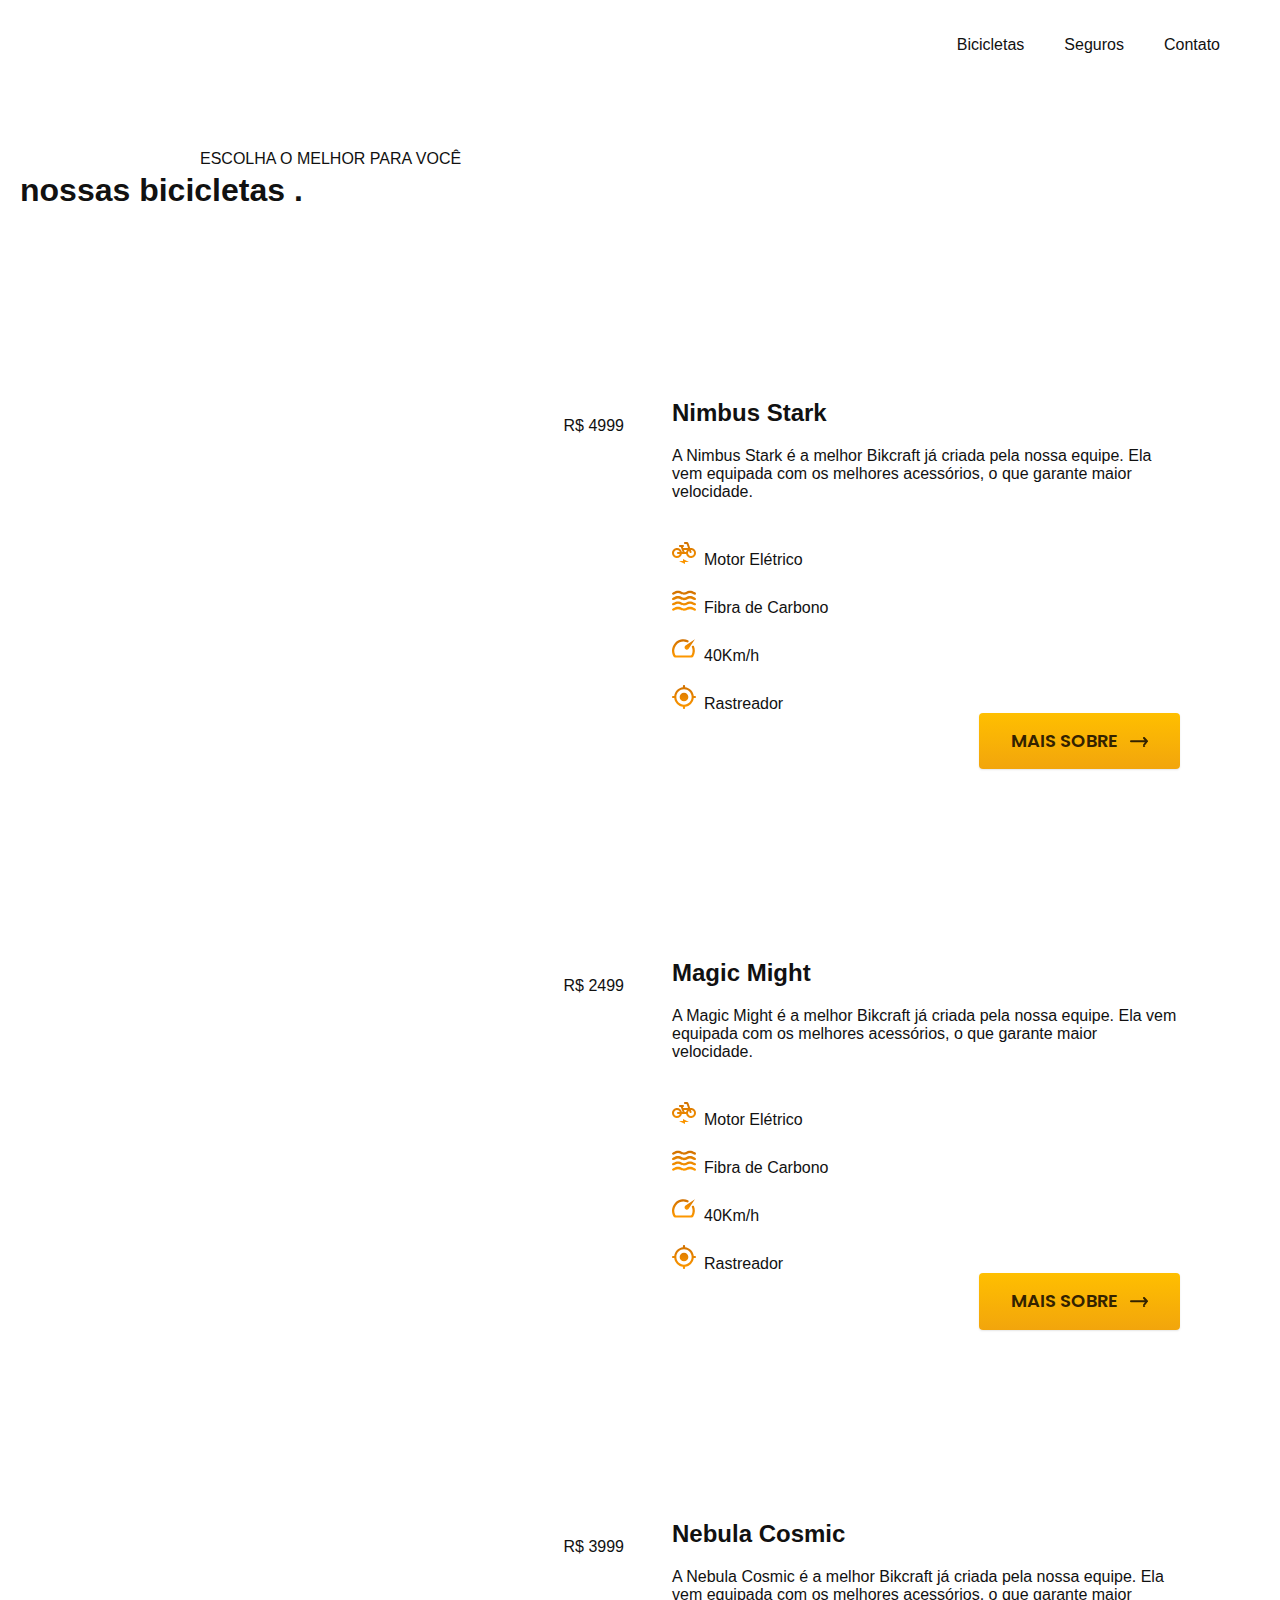
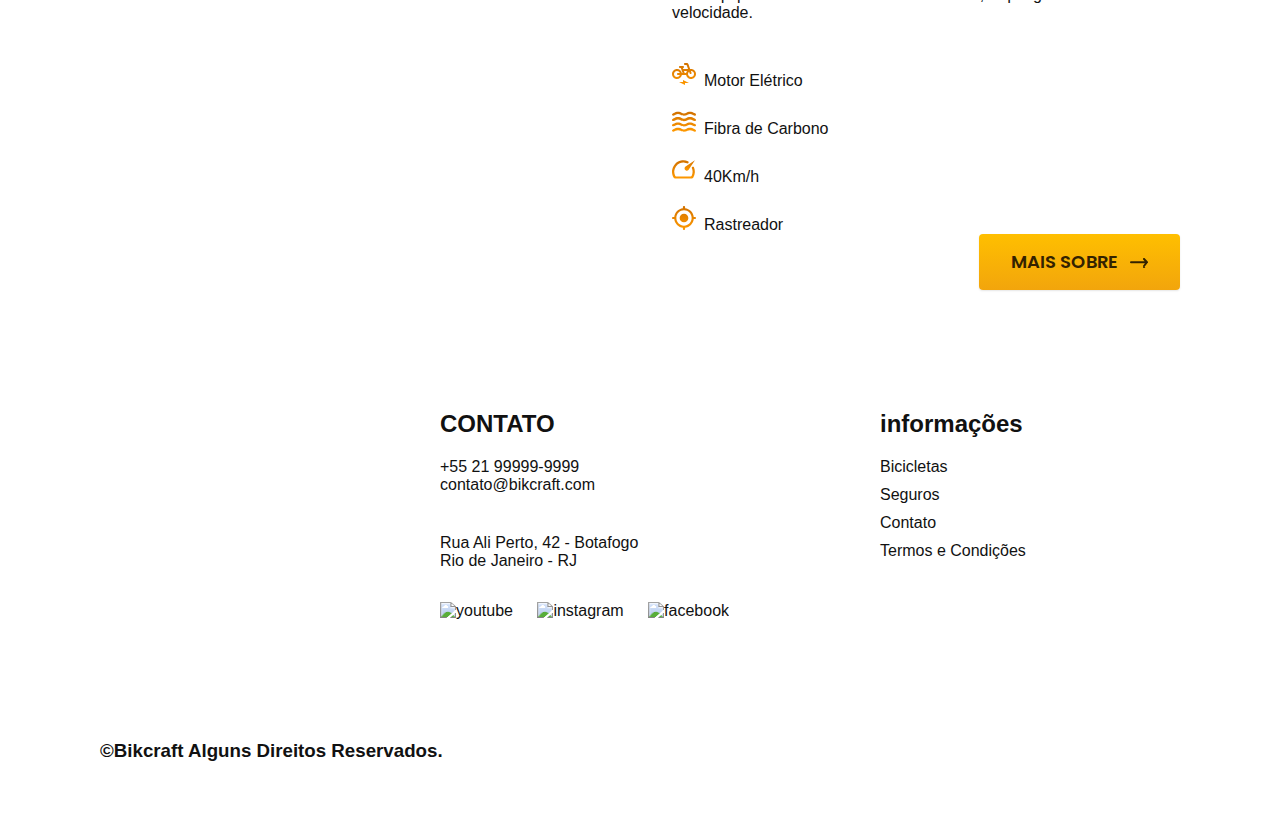
==== bicicletas.html @ 3b2cf2b4 "bicicleta interna" ====
<!DOCTYPE html>
<html lang="pt-br">

<head>
  <title>Nossas Bicicletas - Bicicletas Elétricas</title>
  <meta charset="UTF-8">
  <meta name="viewport" content="width=device-width, initial-scale=1.0">
  <meta name="description" content="Nossas Bicicletas.">
  <link rel="stylesheet" href="./css/style.css">

  <link rel="preconnect" href="https://fonts.googleapis.com">
  <link rel="preconnect" href="https://fonts.gstatic.com" crossorigin>
  <link href="https://fonts.googleapis.com/css2?family=Merriweather:ital,wght@1,900&family=Poppins:wght@400;600&family=Roboto:wght@400;500&display=swap" rel="stylesheet">
</head>

<body>
  <header class="header-bg">
    <div class="container header">
      <a href="./"><img src="./icones/bikcraft - home.svg" alt="Bikcraft"></a>
      <nav aria-label="primaria">
        <ul class="header-menu font-pop-m cor-0">
          <li><a href="./bicicletas.html">Bicicletas</a></li>
          <li><a href="./seguros.html">Seguros</a></li>
          <li><a href="./contato.html">Contato</a></li>
        </ul>
      </nav>
    </div>
  </header>

  <main>
    <div class="bikes container titulo titulo-bg ">
      <p class="cor-6 font-pop-m">escolha o melhor para você</p>
      <h1 class=" cor-0 font-pop-gg">nossas bicicletas <span class="cor-p1">.</span> </h1>
    </div>
    <div>
      <div class="nossas-bikes ">
        <div class="bicicletas-img"><img src="./img/detalhes nimbus.jpg" alt=""><span>R$ 4999</span></div>
        <div class="nossas-bikes-detalhes">
          <h2 class="font-pop-g">Nimbus Stark</h2>
          <p class="font-rob-p cor-8">A Nimbus Stark é a melhor Bikcraft já criada pela nossa equipe. Ela vem equipada com os melhores acessórios, o que garante maior velocidade.</p>
          <ul class="nossas-bikes-lista">
            <li class="li-1 font-pop-p cor-8"><img src="icones/motor eletrico.svg">Motor Elétrico</li>
            <li class="li-2 font-pop-p cor-8"><img src="icones/fibra de carbono.svg">Fibra de Carbono</li>
            <li class=" li-3 font-pop-p cor-8"><img src="icones/veloci2.svg">40Km/h</li>
            <li class="li-4 font-pop-p cor-8"><img src="icones/rastreador.svg">Rastreador</li>
          </ul>
          <a href="./bicicletas/nimbus.html" class="botao font-rob-pp">MAIS SOBRE</a>
        </div>
      </div>

      <div class="nossas-bikes Magic ">
        <div class="bicicletas-img"><img src="./img/detalhes magic.jpg" alt=""><span>R$ 2499</span></div>
        <div class=" nossas-bikes-detalhes">
          <h2 class="font-pop-g cor-0">Magic Might</h2>
          <p class="font-rob-p cor-5">A Magic Might é a melhor Bikcraft já criada pela nossa equipe. Ela vem equipada com os melhores acessórios, o que garante maior velocidade.</p>
          <ul class="nossas-bikes-lista">
            <li class="li-1 font-pop-p cor-5"><img src="icones/motor eletrico.svg">Motor Elétrico</li>
            <li class="li-2 font-pop-p cor-5"><img src="icones/fibra de carbono.svg">Fibra de Carbono</li>
            <li class=" li-3 font-pop-p cor-5"><img src="icones/veloci2.svg">40Km/h</li>
            <li class="li-4 font-pop-p cor-5"><img src="icones/rastreador.svg">Rastreador</li>
          </ul>
          <a href="./bicicletas.html/magic.html" class="botao font-rob-p">MAIS SOBRE</a>
        </div>
      </div>

      <div class="nossas-bikes">
        <div class="bicicletas-img"><img src="./img/detalhes nebula.jpg" alt=""><span>R$ 3999</span></div>
        <div class="nossas-bikes-detalhes">
          <h2 class="font-pop-g">Nebula Cosmic</h2>
          <p class="font-rob-p cor-8">A Nebula Cosmic é a melhor Bikcraft já criada pela nossa equipe. Ela vem equipada com os melhores acessórios, o que garante maior velocidade.</p>
          <ul class="nossas-bikes-lista">
            <li class="li-1 font-pop-p cor-8"><img src="icones/motor eletrico.svg">Motor Elétrico</li>
            <li class="li-2 font-pop-p cor-8"><img src="icones/fibra de carbono.svg">Fibra de Carbono</li>
            <li class=" li-3 font-pop-p cor-8"><img src="icones/veloci2.svg">40Km/h</li>
            <li class="li-4 font-pop-p cor-8"><img src="icones/rastreador.svg">Rastreador</li>
          </ul>
          <a href="./bicicletas.html/nebula.html" class="botao font-rob-p">MAIS SOBRE</a>
        </div>
      </div>
    </div>
  </main>



  <footer class="footer">
    <div class="footer-bike"><img src="./icones/bikcraft - home.svg" alt="bikcraft"></div>
    <ul class="footer-contato">
      <h2 class="font-rob-g-b cor-0">CONTATO</h2>
      <li><a href="tel:+552199999999">+55 21 99999-9999</a></li>
      <li><a href="mailto:contato@bikcraft.com"> contato@bikcraft.com</a></li>
      <ul class="footer-contato2">
        <li>Rua Ali Perto, 42 - Botafogo</li>
        <li>Rio de Janeiro - RJ
        </li>
      </ul>
      <ul class="footer-redes">
        <li><a href="./"><img src="./icones/youtube.svg" alt="youtube"></a> <a href="./"><img src="./icones/instagram.svg" alt="instagram"></a> <a href="./"><img src="./icones/facebook.svg" alt="facebook"></a></li>
      </ul>
    </ul>
    <ul class="footer-informacoes">
      <h2 class="font-rob-g-b cor-0">informações</h2>
      <li><a href="./bicicletas.html"> Bicicletas</a></li>
      <li><a href="./seguros.html"> Seguros </a></li>
      <li><a href="./contato.html"> Contato </a></li>
      <li><a href="./termos.html"> Termos e Condições </a></li>
    </ul>
    <h3 class="font-rob-pp cor-8">Bikcraft Alguns Direitos Reservados.</h3>

  </footer>
</body>

</html>
---- css/style.css ----
@import "./global/global.css";
@import "./global/header.css";

/*home*/
@import "./home/introducao.css";
@import "./home/tecnologia.css";
@import "./home/parceiros.css";
@import "./home/depoimento.css";

/*utilidades*/
@import "./utilidades/componente.css";
@import "./utilidades/cores.css";
@import "./utilidades/tipografia.css";

/*bicicletas*/
@import "./bicicletas/bicicletas-lista.css";
@import "./bicicletas/nossas-bicicletas.css";
@import "./bicicletas/bicicletasinterna.css";

/*seguros*/
@import "./seguros/seguros.css";

/*footer*/
@import "./footer/footer.css";

/*termos*/
@import "./termos/termos.css";

/*seguros*/
@import "./seguros/seguros-pag.css";
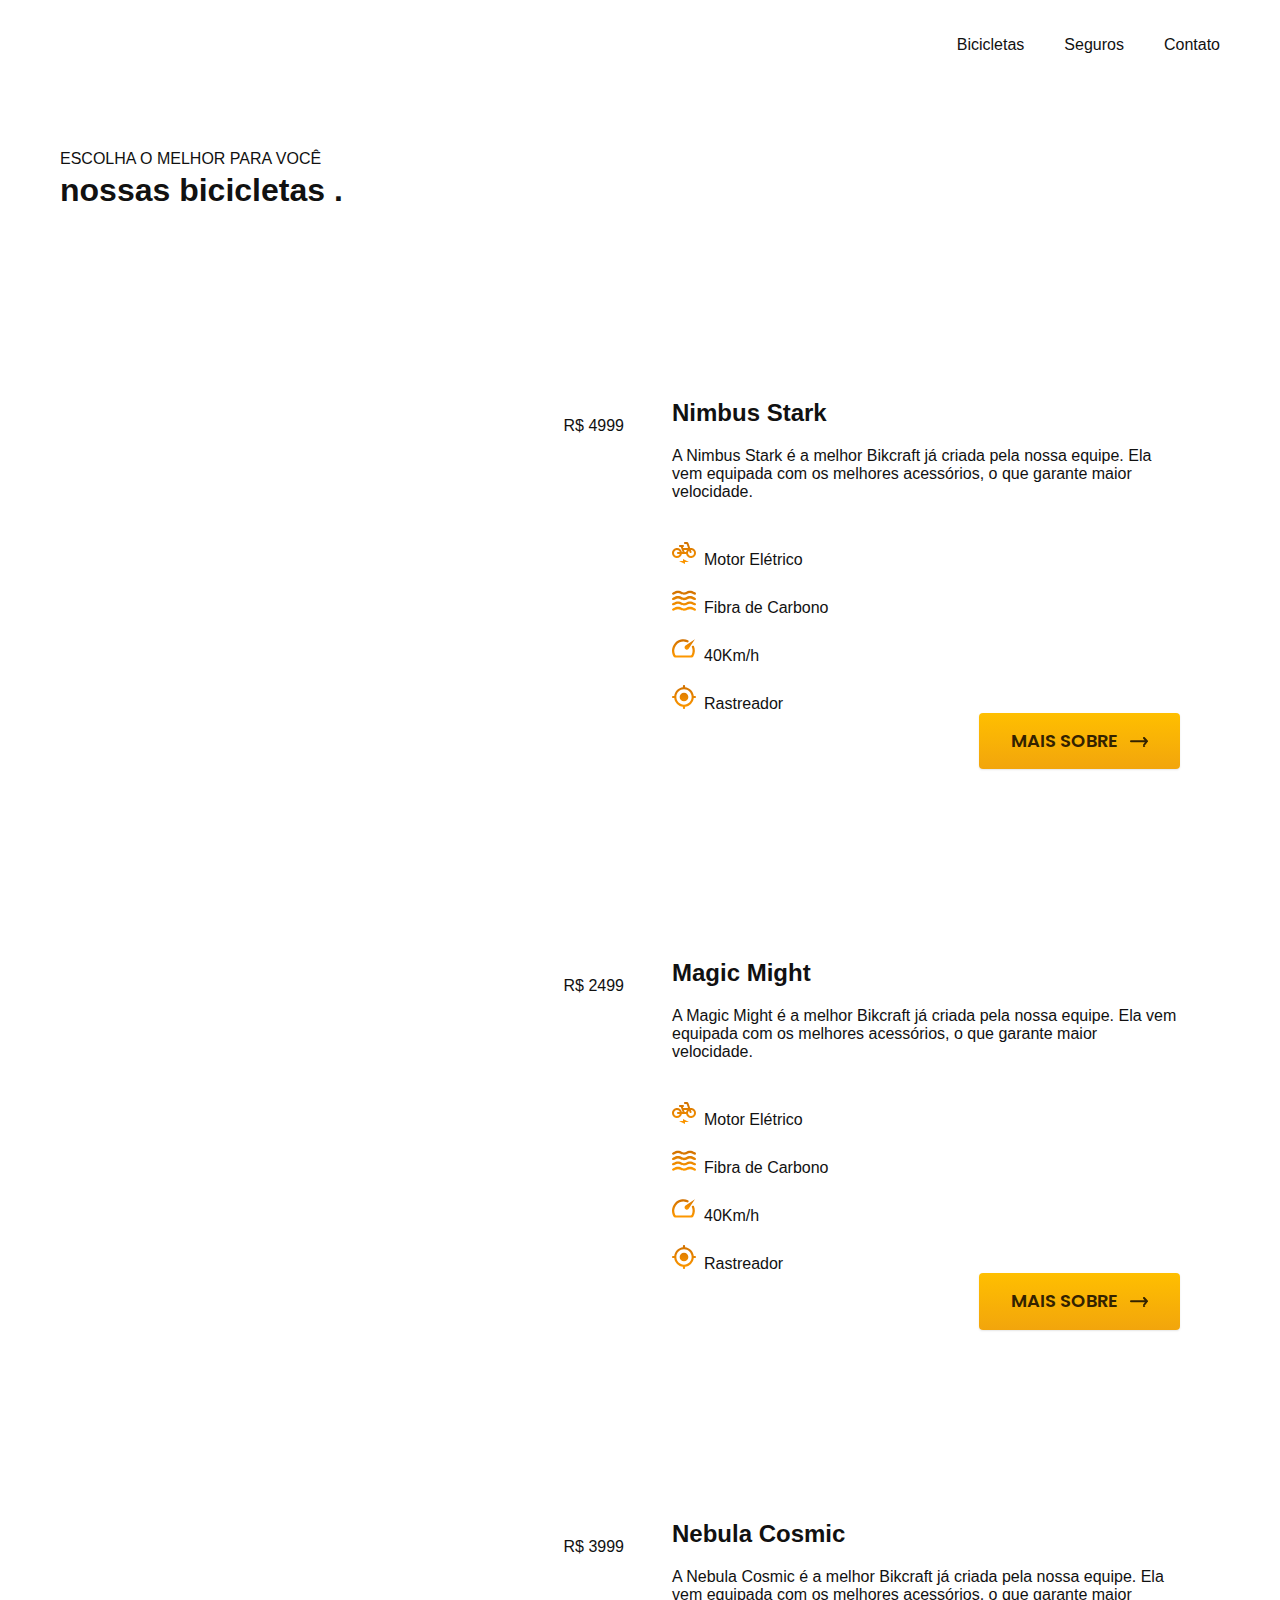
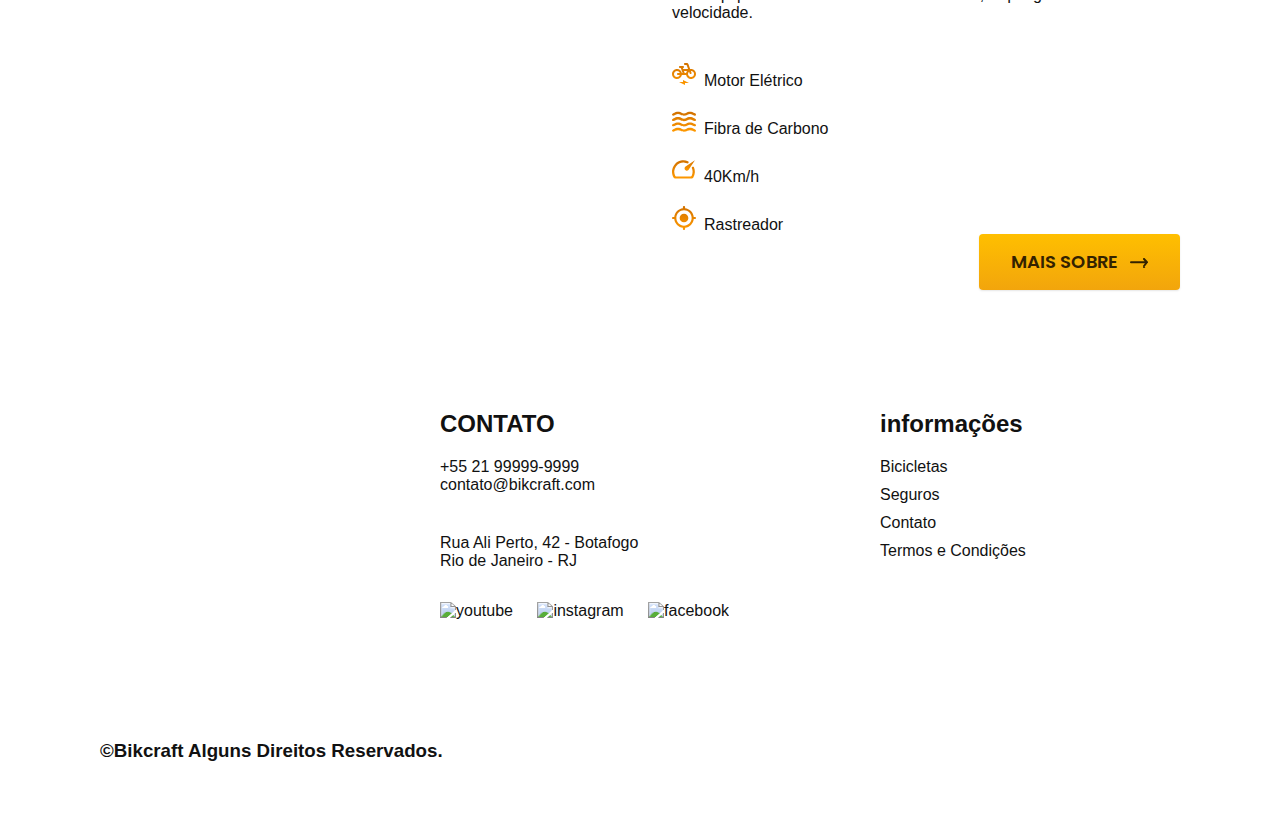
==== commit acd601b2: "detalhe" ====
--- a/bicicletas.html
+++ b/bicicletas.html
@@ -28,9 +28,11 @@
   </header>
 
   <main>
-    <div class="bikes container titulo titulo-bg ">
-      <p class="cor-6 font-pop-m">escolha o melhor para você</p>
-      <h1 class=" cor-0 font-pop-gg">nossas bicicletas <span class="cor-p1">.</span> </h1>
+    <div class="titulo-bg">
+      <div class="container titulo">
+        <p class="cor-6 font-pop-m">escolha o melhor para você</p>
+        <h1 class=" cor-0 font-pop-gg">nossas bicicletas <span class="cor-p1">.</span> </h1>
+      </div>
     </div>
     <div>
       <div class="nossas-bikes ">
--- a/css/style.css
+++ b/css/style.css
@@ -16,6 +16,7 @@
 @import "./bicicletas/bicicletas-lista.css";
 @import "./bicicletas/nossas-bicicletas.css";
 @import "./bicicletas/bicicletasinterna.css";
+@import "./bicicletas/seguro.css";
 
 /*seguros*/
 @import "./seguros/seguros.css";
@@ -28,3 +29,10 @@
 
 /*seguros*/
 @import "./seguros/seguros-pag.css";
+/*contato*/
+@import "./contato/contato.css";
+@import "./contato/formulario.css";
+@import "./contato/lojas.css";
+
+/*orçamento*/
+@import "./orcamento/orcamento.css";
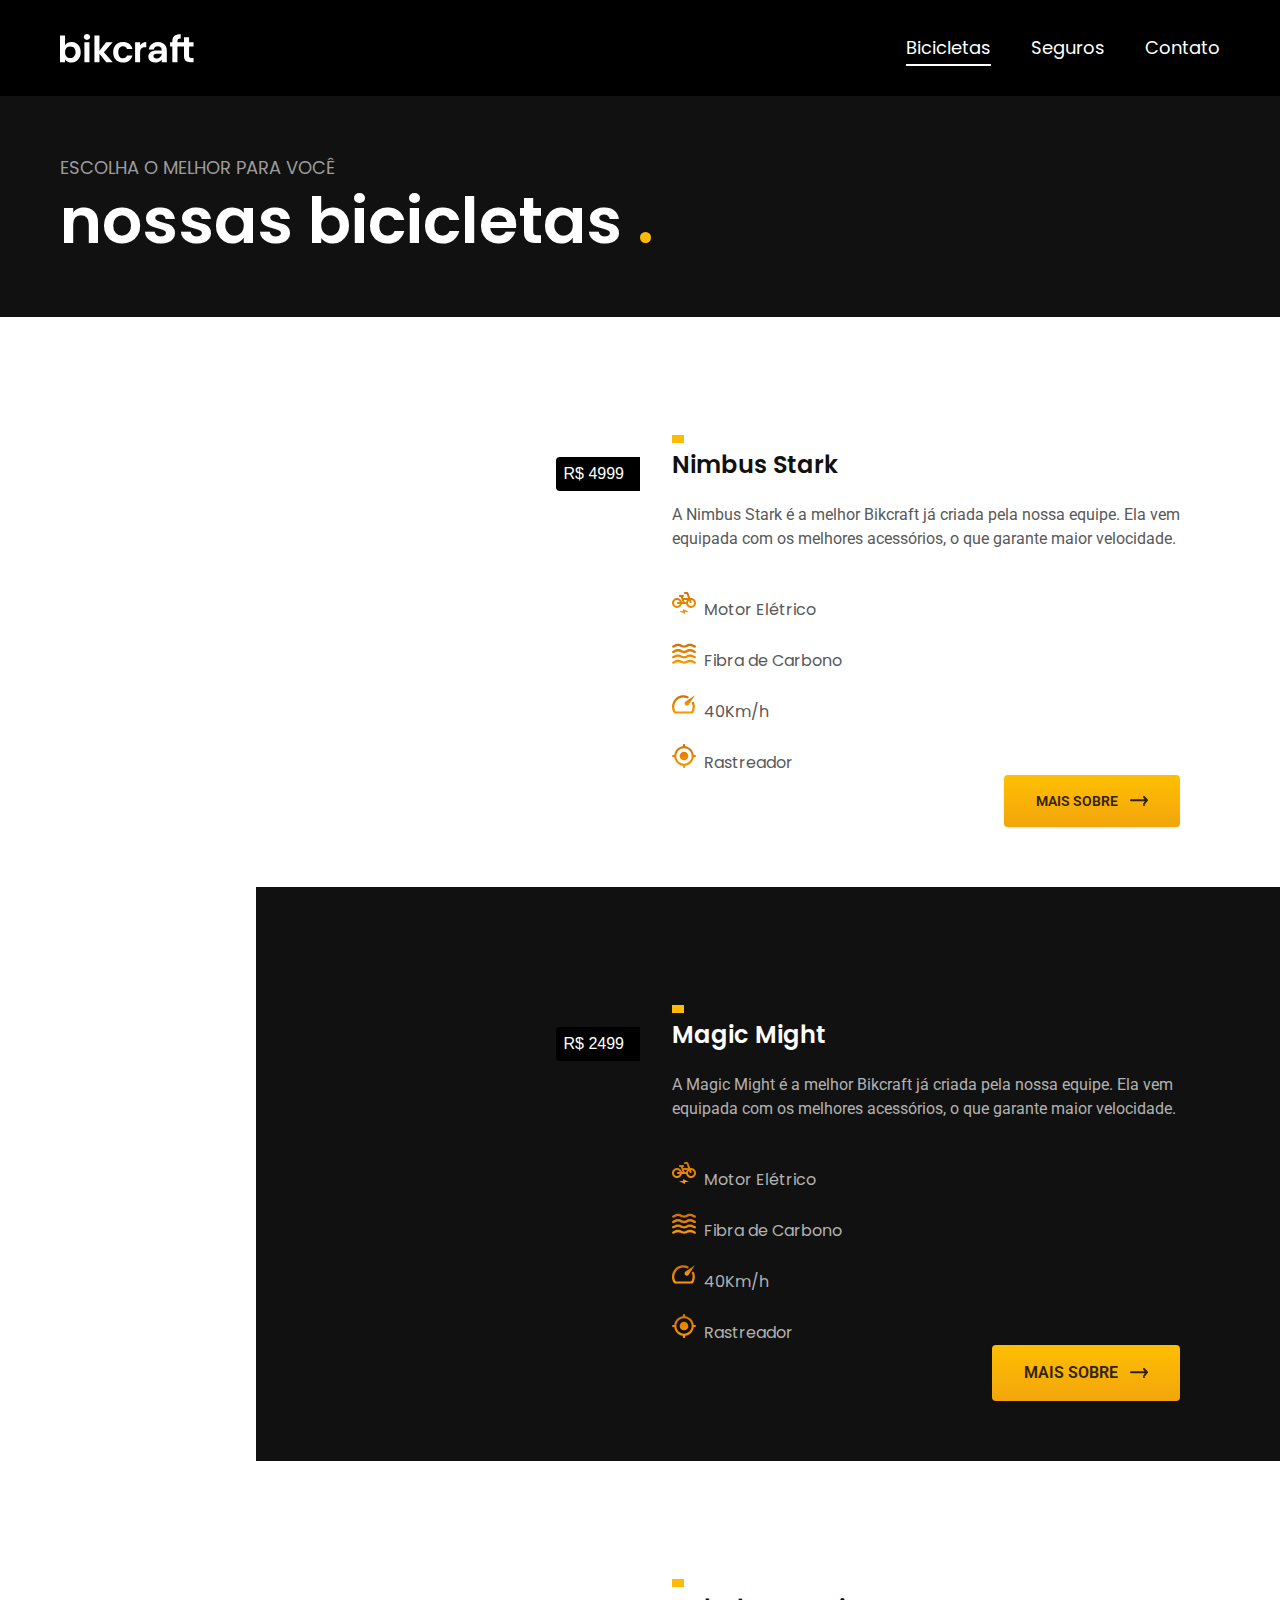
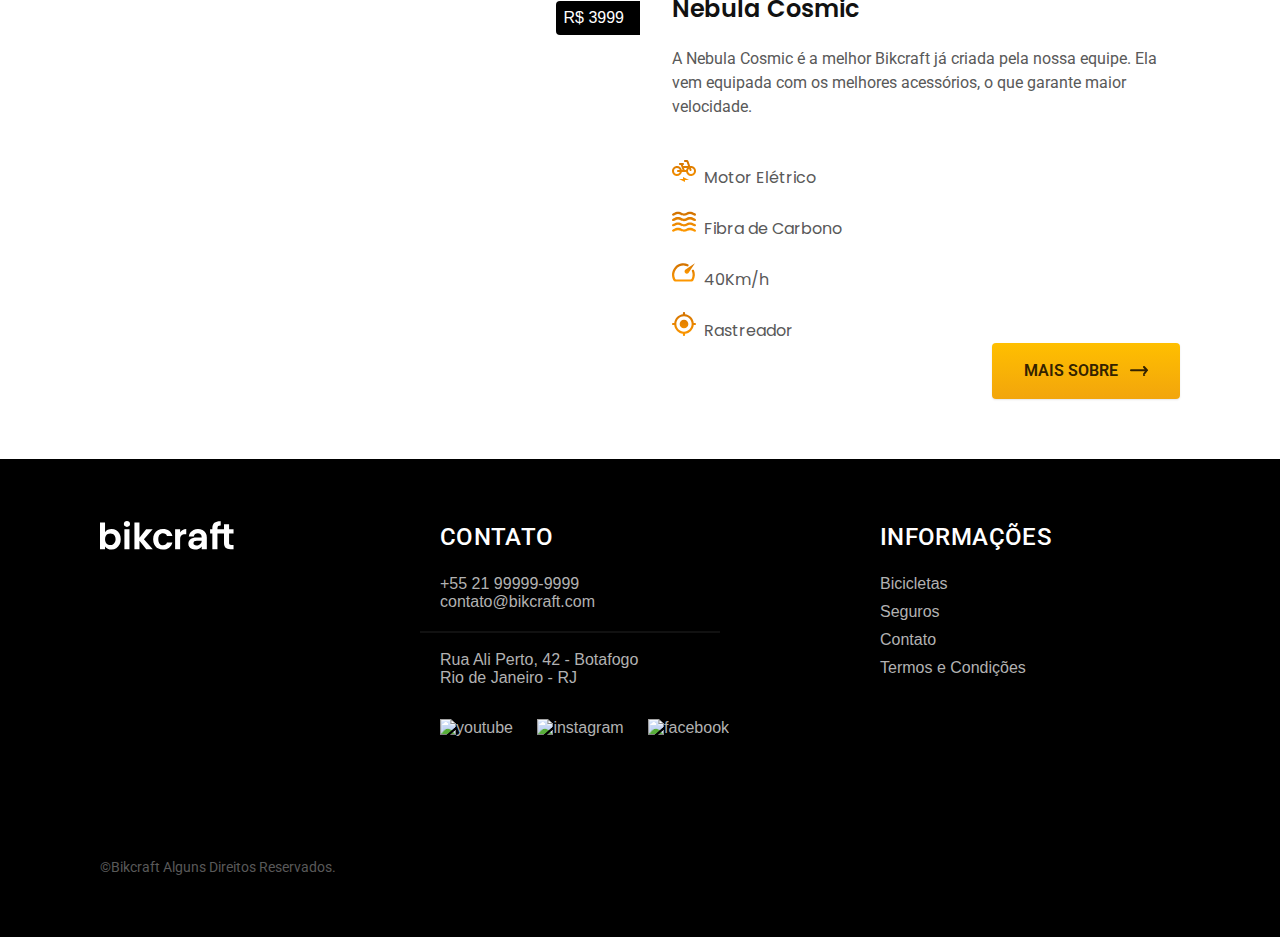
==== commit d2cbd9a0: "Otimizado" ====
--- a/bicicletas.html
+++ b/bicicletas.html
@@ -6,11 +6,15 @@
   <meta charset="UTF-8">
   <meta name="viewport" content="width=device-width, initial-scale=1.0">
   <meta name="description" content="Nossas Bicicletas.">
-  <link rel="stylesheet" href="./css/style.css">
+  <link rel="icon" href="./favicon.svg" type="image/svg+xml">
+  <link rel="preload" href="./css/style.min.css" as="style">
+  <link rel="stylesheet" href="./css/style.min.css">
 
   <link rel="preconnect" href="https://fonts.googleapis.com">
   <link rel="preconnect" href="https://fonts.gstatic.com" crossorigin>
   <link href="https://fonts.googleapis.com/css2?family=Merriweather:ital,wght@1,900&family=Poppins:wght@400;600&family=Roboto:wght@400;500&display=swap" rel="stylesheet">
+
+  <script> document.documentElement.classList.add('js')</script>
 </head>
 
 <body>
@@ -61,7 +65,7 @@
             <li class=" li-3 font-pop-p cor-5"><img src="icones/veloci2.svg">40Km/h</li>
             <li class="li-4 font-pop-p cor-5"><img src="icones/rastreador.svg">Rastreador</li>
           </ul>
-          <a href="./bicicletas.html/magic.html" class="botao font-rob-p">MAIS SOBRE</a>
+          <a href="./bicicletas/magic.html" class="botao font-rob-p">MAIS SOBRE</a>
         </div>
       </div>
 
@@ -76,7 +80,7 @@
             <li class=" li-3 font-pop-p cor-8"><img src="icones/veloci2.svg">40Km/h</li>
             <li class="li-4 font-pop-p cor-8"><img src="icones/rastreador.svg">Rastreador</li>
           </ul>
-          <a href="./bicicletas.html/nebula.html" class="botao font-rob-p">MAIS SOBRE</a>
+          <a href="./bicicletas/nebula.html" class="botao font-rob-p">MAIS SOBRE</a>
         </div>
       </div>
     </div>
@@ -109,6 +113,7 @@
     <h3 class="font-rob-pp cor-8">Bikcraft Alguns Direitos Reservados.</h3>
 
   </footer>
+  <script src="./js/script.js"></script>
 </body>
 
 </html>--- a/css/style.min.css
+++ b/css/style.min.css
@@ -0,0 +1 @@
+body{margin:0;font-family:Arial,Helvetica,sans-serif;color:#111}ul{margin:0;padding:0;list-style:none}a{text-decoration:none;color:inherit}img{max-width:100%;height:auto;display:block}img [src$=".jpg"]{border-radius:4px}blockquote,dd,h1,h2,h3,h4,p,ul{margin:0}.header-bg{background-color:var(--cor-12)}.header{display:flex;flex-wrap:wrap;gap:20px;justify-content:space-between;align-items:center;padding-top:20px;padding-bottom:20px}.header-menu{display:flex;flex-wrap:wrap;gap:40px}.header-menu a{background-color:var(--cor-12);display:inline-block;padding:16px 0;position:relative}.header-menu a::after{content:"";display:block;height:2px;width:0;background-color:var(--cor-0);margin-top:4px;transition:.3s;position:absolute}.header-menu a.ativo::after,.header-menu a:hover::after{width:100%}@media (max-width:800px){.header-menu{gap:20px}.header-menu a{background-color:var(--cor-11);padding:12px 16px;border-radius:4px}.header-menu a:hover{background-color:var(--cor-10)}.header a::after{display:none}}@media (max-width:600px){.header-menu{gap:12px}.header-menu a{padding:8px 12px;font-size:14px}}.introducao-bg{background:var(--cor-12) url("../icones/bottom-left.svg") no-repeat bottom 160px left 20px;box-shadow:inset 0 -120px var(--cor-0)}.introducao{display:grid;grid-template-columns:1fr 1fr;gap:0 40px}.introducao-conteudo{align-self:end;padding-bottom:200px}.introducao h1{padding-left:0;margin-bottom:32px}.introducao p{margin-bottom:20px}.introducao img{width:100%;height:100%;border-radius:4px;object-fit:cover}@media (max-width:800px){.introducao-bg{background-color:var(--cor-11);padding-top:40px;box-shadow:inset 0 -60px #fff}.introducao{grid-template-columns:1fr;gap:32px}.introducao-conteudo{padding-bottom:0}.introducao h1{margin-bottom:16px}.introducao img{height:300px;width:100%}}.tecnologia-bg{background-color:var(--cor-11);box-shadow:inset 0 80px var(--cor-0),inset 0 -80px var(--cor-0)}.tecnologia{display:grid;grid-template-columns:1fr 1fr;gap:40px}.tecnologia-img img{width:100%;height:100%;object-fit:cover;object-position:left}.tecnologia-conteudo{padding-top:160px;padding-bottom:160px}.tecnologia-conteudo>span{margin-bottom:20px;display:block}.tecnologia-conteudo h2{margin-bottom:32px}.tecnologia-conteudo>p{margin-bottom:20px}.tecnologia-conteudo a{margin-bottom:80px}.tecnologia-vantagens{display:flex;gap:40px}.tecnologia-vantagens h3{margin-bottom:8px;width:max-content}.tecnologia-vantagens img{width:24px;margin-bottom:8px}@media (max-width:800px){.tecnologia-bg{box-shadow:initial}.tecnologia{grid-template-columns:1fr}.tecnologia-conteudo{padding-top:60px;padding-bottom:60px}.tecnologia-img{display:none}.tecnologia a{margin-bottom:60px}}@media (max-width:600px){.tecnologia-vantagens{flex-direction:column}}.parceiros{padding-top:60px;padding-bottom:120px}.parceiros h2{margin-bottom:60px}.parceiros ul{padding:0 20px;max-width:1400px;display:grid;grid-template-columns:repeat(4,1fr);margin:0 auto}.parceiros li{display:flex;padding:32px;border-left:2px solid var(--cor-2)}.parceiros img{margin:auto}.parceiros li:first-child,.parceiros li:nth-child(5){border-left:none}.parceiros li:nth-child(n+5){border-top:2px solid var(--cor-2)}@media (max-width:800px){.parceiros{padding-bottom:60px}.parceiros h2{margin-bottom:20px}.parceiros ul{grid-template-columns:repeat(2,1fr)}.parceiros li:nth-child(n+3){border-top:2px solid var(--cor-2)}.parceiros li:nth-child(odd){border-left:none}}.depoimento{display:grid;grid-template-columns:1fr 1fr;background-color:var(--cor-p1);overflow:hidden}.depoimento img{border-radius:0x;width:100%;height:100%;object-fit:cover}.depoimento-conteudo{padding:40px 40px 80px 80px;align-self:end;background:url("../icones/bottom-right-P.svg") no-repeat bottom 40px right 40px}.depoimento-conteudo p{max-width:32ch;font-family:Merriweather,serif;font-style:italic;font-weight:900;margin-bottom:32px;position:relative}.depoimento p::after,.depoimento p::before{font-size:5rem;color:var(--cor-p2);position:absolute}.depoimento p::before{content:"“";left:-50px;top:-20px}.depoimento p::after{content:"”"}@media (max-width:800px){.depoimento{grid-template-columns:1fr;text-align:center}.depoimento-conteudo{padding:40px 20px;justify-self:center}.depoimento img{max-height:200px}}@media (min-width:1200px){.depoimento img{max-height:520px}}.container{box-sizing:border-box;max-width:1200px;padding-left:20px;padding-right:20px;margin-left:auto;margin-right:auto}.botao{display:inline-block;padding:16px 32px}.botao{background:linear-gradient(#ffbf00,#f2a50c);border-radius:4px;box-shadow:0 1px 2px 0 rgba(0,0,0,.1);color:#320;text-transform:uppercase;font:600 1.125rem/1.35 Poppins,sans-serif;max-width:max-content;border:none;cursor:pointer}.botao::hover{background:linear-gradient(#ffb60e,#e59317)}.botao.secundario{background:var(--cor-10);color:var(--cor-6)}.botao.secundario:hover{background:var(--cor-9)}@media (max-width:600px){.botao{padding:12px 16px;font-size:1rem}}.link{display:inline-block;color:var(--cor-p1);font:500 1.5rem/1.5 Poppins,sans-serif;text-transform:uppercase}.link::after{content:"";display:block;width:100%;height:4px;background-color:currentColor}.link:hover{color:var(--cor-0)}.titulo-bg{padding-top:60px;padding-bottom:60px;background-color:var(--cor-11)}.titulo{background:url("../icones/top-right.svg") no-repeat top right 20px}.titulo-bg h1{padding-left:0}.titulo p{text-transform:uppercase;margin-bottom:4px}@media (max-width:800px){.titulo.bg{padding-top:40px;padding-bottom:40px}.titulo p{font-size:1rem;text-transform:lowercase;font-weight:400}}:root{--cor-0:#ffffff;--cor-1:#f7f7f7;--cor-2:#ededed;--cor-3:#dedede;--cor-4:#cccccc;--cor-5:#b2b2b2;--cor-6:#9c9c9c;--cor-7:#717171;--cor-8:#595959;--cor-9:#404040;--cor-10:#2e2e2e;--cor-11:#111111;--cor-12:#000000;--cor-p1:#ffbb00;--cor-p2:#e4a30b;--cor-p3:#a66f00;--cor-p4:#664400;--cor-p5:#332200}.cor-0{color:var(--cor-0)}.cor-1{color:var(--cor-1)}.cor-2{color:var(--cor-2)}.cor-3{color:var(--cor-3)}.cor-4{color:var(--cor-4)}.cor-5{color:var(--cor-5)}.cor-6{color:var(--cor-6)}.cor-7{color:var(--cor-7)}.cor-8{color:var(--cor-8)}.cor-9{color:var(--cor-9)}.cor-10{color:var(--cor-10)}.cor-11{color:var(--cor-11)}.cor-12{color:var(--cor-12)}.cor-p1{color:var(--cor-p1)}.cor-p2{color:var(--cor-p2)}.cor-p3{color:var(--cor-p3)}.cor-p4{color:var(--cor-p4)}.cor-p5{color:var(--cor-p5)}.js .fadeInDown{transform:translate3d(0,-20px,0)}.js .fadeInUp{transform:translate3d(0,20px,0)}.js .fadeInRight{transform:translate3d(20px,0,0)}.js .fadeInLeft{transform:translate3d(-20px,0,0)}.js [data-anime]{opacity:0}.js .anime{opacity:1;transform:none;transition:transform .8s,opacity .8s}.font-pop-pp{font:400 0.75rem/1.35 Poppins,sans-serif}.font-rob-pp{font:400 0.875rem/1.43 Roboto,sans-serif}.font-pop-p{font:400 1rem/1.5 Poppins,sans-serif}.font-rob-p{font:400 1rem/1.5 Roboto,sans-serif}.font-pop-m,.font-pop-m-b{font:400 1.125rem/1.35 Poppins,sans-serif}.font-pop-m-b{font-weight:600}.font-rob-m{font:500 1.125rem/1.35 Roboto,sans-serif}.font-pop-g{font:400 1.5rem/1.5 Poppins,sans-serif}.font-rob-g,.font-rob-g-b{font:400 1.5rem/1.5 Roboto,sans-serif}.font-rob-g-b{font-weight:500;letter-spacing:.015em;text-transform:uppercase}.font-pop-xg{font:600 2rem/1.25 Poppins,sans-serif}.font-rob-xg{font:500 2rem/1.25 Roboto,sans-serif}.font-rob-g{font:400 1.5rem/1.5 Roboto,sans-serif}.font-pop-gg{font:600 4rem/1.125 Poppins,sans-serif}@media (max-width:1200px){.font-pop-gg{font-size:3rem}.font-rob-g,.font-rob-g-b{font-size:1.125rem}}@media (max-width:800px){.font-pop-gg{font-size:2rem}.font-pop-xg,.font-rob-xg{font-size:1.5rem}}.bicicletas-lista{padding-top:60px;padding-bottom:120px}.bicicletas-lista h2{margin-bottom:40px}.bicicletas-lista ul{display:flex;gap:40px;padding:0 20px;max-width:1400px;margin-left:auto;margin-right:auto;overflow-x:auto}#bicicleta .bicicleta-lista ul{padding:0 0 20px 0}.bicicletas-lista li{flex:1;min-width:280px}.bicicletas-lista a{display:block}.bicicletas-lista img{margin-bottom:16px}.bicicletas-lista h3{margin-bottom:8px;display:flex;align-items:center}.bicicletas-lista h3::before{content:"";display:inline-block;height:8px;width:12px;margin-right:8px;background-color:var(--cor-p1);transition:width .2s}.bicicletas-lista a:hover h3::before{width:24px}.bicicletas-lista li span{padding-left:20px}@media (max-width:800px){.bicicletas-lista{padding-bottom:60px}.bicicletas-lista ul{gap:20px}}.bikes{max-width:100%;align-content:start}.bikes>p,h1{padding-left:180px}.nossas-bikes{align-content:start;display:grid;grid-template-columns:1fr 1fr;padding-top:120px;padding-bottom:60px;padding-left:100px;padding-right:100px;background:url("../icones/top-right.svg") no-repeat top 40px right 20px}.nossas-bikes h2{font-weight:600;padding-top:10px;position:relative}.nossas-bikes h2::after{content:"";height:8px;width:12px;left:0;top:-2px;background-color:var(--cor-p1);position:absolute}.nossas-bikes p{padding-top:20px;padding-bottom:40px}.nossas-bikes-detalhes{display:grid;padding-left:32px}.nossas-bikes a{place-self:end;font-weight:600}.nossas-bikes a::after{content:"";display:inline-block;width:18px;height:10px;margin-left:12px;background:url("../icones/seta.svg");transition:transform .2s}.nossas-bikes a:after:hover{transform:translateX(4px)}.nossas-bikes-lista{display:flex;flex-direction:column}.nossas-bikes ul{display:grid;gap:20px}.nossas-bikes-lista img{display:inline-block;width:24px;margin-right:8px}.nossas-bikes-lista li{align-items:center}.Magic{background:linear-gradient(to right,var(--cor-0) 20%,var(--cor-11) 0)}.bicicletas-img{display:grid}.bicicletas-img img{grid-area:1/1}.bicicletas-img span{grid-area:1/1;place-self:start end;margin-top:20px;background-color:var(--cor-12);padding:8px 16px 8px 8px;border-radius:4px 0 0 4px;color:var(--cor-0);display:inline-block}@media (max-width:800px){.Magic{background:var(--cor-11)}.nossas-bikes{grid-template-columns:1fr}.nossas-bikes h2::after{top:25px;left:-20px}.bikes>p,h1{padding-left:50px}.nossas-bikes-detalhes a{place-self:start}.nossas-bikes-detalhes ul{display:grid;grid-template-columns:1fr 1fr}.nossas-bikes ul{margin-bottom:32px;font-size:1rem}}@media (max-width:600px){.nossas-bikes{padding-top:100px;padding-bottom:60px;padding-left:60px;padding-right:60px}.nossas-bikes-detalhes a{right:-10px}.bikes>p,h1{padding-left:50px}}.bicicleta{display:grid;grid-template-columns:1fr 1fr;align-items:start;gap:40px;padding-top:60px;padding-bottom:60px}.bicicleta-imagens{display:flex;flex-wrap:wrap;gap:20px}.bicicleta-imagens img{flex:1;min-width:200px}.bicicleta-imagens img:first-child{min-width:100%}.bicicleta-conteudo>p{padding-bottom:60px}.informacoes-botao{display:grid;grid-template-columns:1fr 1fr;padding-bottom:60px}.entrega{width:max-content;text-align:center;height:max-content;grid-row:2/1;grid-column:2;border-radius:4px;padding:6px 8px;background-color:var(--cor-12)}.estoque{width:max-content;text-align:center;height:max-content;margin-top:32px;grid-row:2/1;grid-column:2;border-radius:4px;padding:6px 8px;background-color:var(--cor-12)}.informacoes-botao img{display:inline;padding-right:4px;align-items:center;justify-items:start}.bicicleta-conteudo>h2{margin-bottom:20px}.lista-caracteristicas{display:grid;background-color:var(--cor-12);grid-template-columns:1fr 1fr;gap:20px;margin-bottom:40px;padding:40px 40px}.lista-ficha{padding:40px 40px;background-color:var(--cor-12)}.lista-ficha li{padding:4px 0;display:flex;justify-content:space-between;border-bottom:1px solid var(--cor-11)}.lista-ficha li:first-child{border-bottom:none}.lista-ficha span{color:var(--cor-6)}#bicicleta .titulo p{text-transform:uppercase}@media (max-width:800px){.bicicleta{grid-template-columns:1fr}.bicicleta-conteudo>p{padding-bottom:40px;max-width:60ch;text-align:center}.bicicleta-imagens{grid-row:2}}@media (max-width:400px){.lista-caracteristicas{grid-template-columns:1fr}.lista-ficha{grid-template-columns:1fr}}.seguro-bg{background-color:var(--cor-12);box-shadow:inset 0 120px var(--cor-0),inset 0 -120px var(--cor-12)}.seguro{display:grid;grid-template-columns:1fr 1fr;gap:40px}.seguro-imagem{width:100%;height:100%;object-fit:cover}.seguro-conteudo{padding-top:180px;padding-top:180px}.seguro h2{margin-bottom:32px}.seguro p{margin-bottom:20px}@media (max-width:800px){.seguro-bg{box-shadow:inset 0 -60px var(--cor-12)}.seguro{grid-template-columns:1fr}.seguro-conteudo{grid-row:1;padding-top:40px;padding-bottom:0}}.seguros-bg{background-color:var(--cor-11)}.seguros{padding-top:60px;padding-bottom:60px;gap:40px;align-items:center;display:grid;grid-template-columns:1fr 1fr}.seguros h2{grid-column:1/-2}.botao-inscreva{background:var(--cor-10);border-radius:4px;box-shadow:0 1px 2px 0 rgba(0,0,0,.1);color:var(--cor-6);text-transform:uppercase;font:600 1.125rem/1.35 Poppins,sans-serif}.botao-inscreva{display:inline-block;padding:16px 32px}.seguros-item{display:grid;grid-template-columns:1fr auto;background-color:var(--cor-12);padding:32px 32px 32px 60px}.seguros-item h3{margin-bottom:40px}.seguros-item span{grid-column:2;margin-bottom:32px;display:block;text-align:right}.seguros-item ul{grid-column:1/-1;margin-bottom:32px}.seguros-item a{margin-top:32px;grid-column:1/-1}.seguros-item li{display:flex;align-items:center;position:relative}.seguros-item li::before{content:"";display:inline-block;position:absolute;width:13px;height:9px;left:-21px;background-image:url('../icones/check/ -/ p.svg')}.seguros-item li+li{margin-top:20px}@media (max-width:800px){.seguros{grid-template-columns:1fr}}.vantagens-seguros{background-color:var(--cor-12);padding-left:120px;padding-right:120px;padding-top:120px;padding-bottom:120px}.vantagens-seguros>h1{padding-bottom:120px;padding-left:120px}.vantagens-seguros ul{display:grid;padding-left:120px;padding-right:120px;grid-template-columns:repeat(auto-fit,minmax(280px,max-content));gap:40px}li>img{height:24px;width:24px}.vantagens-seguros li>h1{margin-bottom:8px}.vantagens-seguros li>img{margin-bottom:4px}.vantagens-seguros p{text-transform:initial}.vantagens-seguros li>h1{padding-left:0}.perguntas-seguros h1{padding-left:60px;padding-bottom:120px;padding-top:60px}.perguntas-seguros button{padding-bottom:8px;position:relative;cursor:pointer;border:none;background:0 0;width:100%;text-align:left}.perguntas-seguros dd{width:75ch}.perguntas-seguros{padding-left:180px;padding-right:180px}.perguntas-seguros div:nth-child(2n){padding:20px 40px}.perguntas-seguros div:nth-child(odd){background-color:var(--cor-1);padding:20px 40px}.perguntas-seguros dl{position:relative}.perguntas-seguros dl>img{position:absolute}.perguntas-seguros button{display:grid;grid-template-columns:auto 1fr auto;align-items:center;gap:8px;cursor:pointer;border:none;background:0 0;width:100%;text-align:left}.perguntas-seguros button::before{content:"";display:inline-block;width:12px;height:8px;background-color:var(--cor-p1)}.perguntas-seguros button::after{content:"";display:inline-block;width:20px;height:9px;background:url("../icones/abrir.svg");transition:.3s}.perguntas-seguros button:hover::after,.perguntas-seguros button[aria-expanded=true]::after{transform:rotate(180deg)}.js .perguntas-seguros dd{display:none}.js .perguntas-seguros dd.ativa{display:block}@media (max-width:900px){.vantagens-seguros{background-color:var(--cor-12);padding-left:80px;padding-right:80px;padding-top:80px;padding-bottom:80px}.vantagens-seguros>h1{padding-bottom:80px;padding-left:40px}.vantagens-seguros ul{padding-left:40px;padding-right:40px;grid-template-columns:repeat(auto-fit,minmax(280px,max-content));gap:20px}.perguntas-seguros h1{padding-left:40px;padding-bottom:80px;padding-top:60px;width:100%}.perguntas-seguros{padding-left:80px;padding-right:80px}.perguntas-seguros dd{width:50ch}}@media (max-width:600px){.perguntas-seguros h1{padding-left:20px;padding-bottom:40px}.perguntas-seguros{padding-left:60px}.perguntas-seguros dd{font-size:14px;width:35ch}.perguntas-seguros dt::after{right:-30px}}.footer{display:grid;gap:40px;grid-template-columns:2fr 2fr 2fr;background-color:var(--cor-12);padding-top:60px}.footer-contato h2{padding-bottom:20px}.footer-contato2{padding-top:40px;padding-bottom:32px;position:relative}.footer h3,.footer-bike img{padding-left:100px}.footer h3{width:100%;padding-top:80px;padding-bottom:60px}.footer h3::before{content:"©";color:var(--cor-8)}.footer-redes img{display:inline-flex;padding-right:20px}.footer-contato li,.footer-informacoes li{color:var(--cor-5)}.footer-informacoes h2{padding-bottom:20px}.footer-informacoes li+li{padding-top:10px}.footer-contato2 li::after{content:"";height:2px;width:300px;top:20px;left:-20px;background-color:var(--cor-11);position:absolute}@media (max-width:800px){.footer>div{display:none}.footer-contato{padding-left:80px}.footer{grid-template-columns:2fr 2fr;gap:40px}}@media (max-width:600px){.footer{grid-template-columns:1fr;gap:60px}.footer-informacoes{padding-left:80px}}.termos{padding-top:80px;padding-bottom:80px;justify-content:center;max-width:700px}.termos p+p{padding-top:40px}.termos p+h2{padding-top:20px;padding-bottom:20px}#contato{background:linear-gradient(var(--cor-11) 600px,var(--cor-1) 0)}.contato{display:grid;grid-template-columns:5fr 7fr;background-color:var(--cor-1)}.contato-dados,.contato-formulario{padding:60px;box-shadow:0 1px 2px rgba(0,0,0,.1)}.contato-dados{border-radius:5px 0 0 5px;background:var(--cor-12) url("../icones/bottom-left.svg") no-repeat bottom 20px left 20px}.contato-formulario{border-radius:0 5px 5px 0;background:var(--cor-0) url("../icones/bottom-right.svg") no-repeat bottom 20px right 20px}.contato-dados h2{margin-bottom:60px}.contato-endereco{margin-bottom:32px;padding-left:28px;background:url("../icones/localizaçao.svg") no-repeat 0 2px}.contato-endereco p{margin-bottom:8px}.contato-meios a{display:block;max-width:max-content;margin-bottom:8px;padding-left:28px}.contato-meios a:hover{color:var(--cor-0)}.contato-meios a:first-child{background:url("../icones/email.svg") no-repeat 0 2px}.contato-meios a:nth-child(2){margin-bottom:32px}.contato-meios a:nth-child(3){background:url("../icones/telefone.svg") no-repeat 0 2px;margin-bottom:60px}.contato-redes{display:flex;gap:32px;padding-left:28px}@media (max-width:800px){.contato{grid-template-columns:1fr}.contato-dados,.contato-formulario{padding:20px}.contato-dados{border-radius:5px 5px 0 0;background:var(--cor-12)}.contato-formulario{border-radius:0 0 5px 5px}.contato-dados h2,.contato-meios a:nth-child(3){margin-bottom:32px}.contato-redes{margin-bottom:12px}}.form{display:grid;grid-template-columns:1fr 1fr;gap:20px}.form label{display:block;font:400 1rem/1.5 poppins,sans-serif}.form input[type=email],.form input[type=text],.form textarea{font:400 1rem/1.5 roboto,sans-serif;background-color:var(--cor-1);border:1px solid var(--cor-2);padding:12px;border-radius:4px;width:100%;box-sizing:border-box}.form .col-2{grid-column:span 2}.form input[type=email]:focus,.form input[type=text]:focus,.form textarea:focus{border-color:var(--cor-p1);background:var(--cor-0);box-shadow:0 0 0 2px #fea;outline:0}@media (max-width:600px){.form{grid-template-columns:1fr}.form .col-2{grid-column:1}}.lojas{display:grid;grid-template-columns:1fr 1fr;gap:0 40px;padding-top:120px;padding-bottom:120px}.lojas h2{grid-column:1/-1;margin-bottom:60px}.lojas img{border-radius:4px 4px 0 0}.lojas-item{border-radius:4px;background:var(--cor-0);box-shadow:0 1px 2px rgba(0,0,0,.1)}.lojas-conteudo{display:grid;grid-template-columns:1fr 1fr;gap:32px 16px;padding:32px}.lojas-conteudo h3,.lojas-tempo{grid-column:1/-1}.lojas-dados{display:grid;gap:8px;border-left:2px solid var(--cor-2);padding-left:12px}.lojas-tempo{display:flex;align-items:center;gap:8px}@media (max-width:800px){.lojas{gap:20px;padding-top:60px;padding-bottom:60px}.lojas h2{margin-bottom:32px}.lojas-conteudo{grid-template-columns:1fr}}@media (max-width:600px){.lojas{grid-template-columns:1fr}}#orcamento{background:linear-gradient(var(--cor-11) 600px,var(--cor-1) 0)}.orcamento{display:grid;grid-template-columns:5fr 7fr;padding-bottom:120px}.orcamento h2{text-transform:uppercase;position:relative;display:flex;align-items:center}.orcamento h2::before{content:"";display:inline-block;width:4px;height:8px;background-color:var(--cor-p1);position:absolute;left:-12px}.orcamento-dados,.orcamento-produto{padding:60px;box-shadow:0 1px 2px rgba(0,0,0,.01)}.orcamento-produto{border-radius:5px 0 0 5px;background:var(--cor-12) url("../icones/bottom-left.svg") no-repeat bottom 20px left 20px;display:grid;grid-template-columns:1fr 1fr;align-content:start;gap:20px}.orcamento-produto>*{grid-column:1/-1}.orcamento-produto>label{grid-column:initial}.orcamento-produto label{font:400 1rem/1.5 Poppins,sans-serif;color:var(--cor-4);background-color:var(--cor-10);display:grid;grid-template-columns:auto 1fr auto;align-items:center;padding:12px 16px;border-radius:4px;cursor:pointer;border:1px solid var(--cor-10)}.orcamento-produto label::before{content:"";display:inline-block;box-sizing:border-box;width:12px;height:12px;border:1px solid var(--cor-6);border-radius:50%;margin-right:8px}.orcamento-produto label span{display:none}.orcamento-produto label:hover{background-color:var(--cor-9);border-color:var(--cor-9)}.orcamento-produto input:focus+label{box-shadow:0 0 0 2px var(--cor-p1);border-color:var(--cor-12)}.orcamento-produto label:focus{background-color:var(--cor-0);box-shadow:0 0 0 2px var(--cor-p1)}.orcamento-produto input:checked+label span{display:inline-block}.orcamento-produto input:checked+label::before{border-color:var(--cor-7);box-shadow:inset 0 0 0 3px var(--cor-0),inset 0 0 0 6px var(--cor-7)}.orcamento-produto input{opacity:0;position:absolute;pointer-events:none}.orcamento-produto input:checked+label{background:var(--cor-0);color:var(--cor-11)}.orcamento-dados{border-radius:0 5px 5px 0;background:var(--cor-0) url("../icones/bottom-right.svg") no-repeat bottom 20px right 20px}.orcamento-conteudo h2,.orcamento-dados h2:nth-of-type(n+2){margin-top:20px}.orcamento-conteudo{display:none}#bikcraft:checked~#orcamento-bikcraft,#seguro:checked~#orcamento-seguro{display:grid;gap:20px}.orcamento-detalhes{background-color:var(--cor-0);padding:20px;display:none;grid:1fr 1fr;border-radius:4px;align-items:center}.orcamento-detalhes li{display:flex;align-items:center;margin-bottom:8px}.orcamento-detalhes li img{width:16px;margin-right:8px}.orcamento-produto input:checked+label+.orcamento-detalhes{display:grid}@media (max-width:1200px){.orcamento-dados,.orcamento-produto{padding:32px}}@media (max-width:800px){.orcamento{grid-template-columns:1fr}.orcamento-produto{border:5px 5px 0 0;background:var(--cor-12)}.orcamento-dados{border-radius:0 0 5px 5px}}@media (max-width:400px){.orcamento-produto{grid-template-columns:1fr}}--- a/css/style.min.css
+++ b/css/style.min.css
@@ -0,0 +1 @@
+body{margin:0;font-family:Arial,Helvetica,sans-serif;color:#111}ul{margin:0;padding:0;list-style:none}a{text-decoration:none;color:inherit}img{max-width:100%;height:auto;display:block}img [src$=".jpg"]{border-radius:4px}blockquote,dd,h1,h2,h3,h4,p,ul{margin:0}.header-bg{background-color:var(--cor-12)}.header{display:flex;flex-wrap:wrap;gap:20px;justify-content:space-between;align-items:center;padding-top:20px;padding-bottom:20px}.header-menu{display:flex;flex-wrap:wrap;gap:40px}.header-menu a{background-color:var(--cor-12);display:inline-block;padding:16px 0;position:relative}.header-menu a::after{content:"";display:block;height:2px;width:0;background-color:var(--cor-0);margin-top:4px;transition:.3s;position:absolute}.header-menu a.ativo::after,.header-menu a:hover::after{width:100%}@media (max-width:800px){.header-menu{gap:20px}.header-menu a{background-color:var(--cor-11);padding:12px 16px;border-radius:4px}.header-menu a:hover{background-color:var(--cor-10)}.header a::after{display:none}}@media (max-width:600px){.header-menu{gap:12px}.header-menu a{padding:8px 12px;font-size:14px}}.introducao-bg{background:var(--cor-12) url("../icones/bottom-left.svg") no-repeat bottom 160px left 20px;box-shadow:inset 0 -120px var(--cor-0)}.introducao{display:grid;grid-template-columns:1fr 1fr;gap:0 40px}.introducao-conteudo{align-self:end;padding-bottom:200px}.introducao h1{padding-left:0;margin-bottom:32px}.introducao p{margin-bottom:20px}.introducao img{width:100%;height:100%;border-radius:4px;object-fit:cover}@media (max-width:800px){.introducao-bg{background-color:var(--cor-11);padding-top:40px;box-shadow:inset 0 -60px #fff}.introducao{grid-template-columns:1fr;gap:32px}.introducao-conteudo{padding-bottom:0}.introducao h1{margin-bottom:16px}.introducao img{height:300px;width:100%}}.tecnologia-bg{background-color:var(--cor-11);box-shadow:inset 0 80px var(--cor-0),inset 0 -80px var(--cor-0)}.tecnologia{display:grid;grid-template-columns:1fr 1fr;gap:40px}.tecnologia-img img{width:100%;height:100%;object-fit:cover;object-position:left}.tecnologia-conteudo{padding-top:160px;padding-bottom:160px}.tecnologia-conteudo>span{margin-bottom:20px;display:block}.tecnologia-conteudo h2{margin-bottom:32px}.tecnologia-conteudo>p{margin-bottom:20px}.tecnologia-conteudo a{margin-bottom:80px}.tecnologia-vantagens{display:flex;gap:40px}.tecnologia-vantagens h3{margin-bottom:8px;width:max-content}.tecnologia-vantagens img{width:24px;margin-bottom:8px}@media (max-width:800px){.tecnologia-bg{box-shadow:initial}.tecnologia{grid-template-columns:1fr}.tecnologia-conteudo{padding-top:60px;padding-bottom:60px}.tecnologia-img{display:none}.tecnologia a{margin-bottom:60px}}@media (max-width:600px){.tecnologia-vantagens{flex-direction:column}}.parceiros{padding-top:60px;padding-bottom:120px}.parceiros h2{margin-bottom:60px}.parceiros ul{padding:0 20px;max-width:1400px;display:grid;grid-template-columns:repeat(4,1fr);margin:0 auto}.parceiros li{display:flex;padding:32px;border-left:2px solid var(--cor-2)}.parceiros img{margin:auto}.parceiros li:first-child,.parceiros li:nth-child(5){border-left:none}.parceiros li:nth-child(n+5){border-top:2px solid var(--cor-2)}@media (max-width:800px){.parceiros{padding-bottom:60px}.parceiros h2{margin-bottom:20px}.parceiros ul{grid-template-columns:repeat(2,1fr)}.parceiros li:nth-child(n+3){border-top:2px solid var(--cor-2)}.parceiros li:nth-child(odd){border-left:none}}.depoimento{display:grid;grid-template-columns:1fr 1fr;background-color:var(--cor-p1);overflow:hidden}.depoimento img{border-radius:0x;width:100%;height:100%;object-fit:cover}.depoimento-conteudo{padding:40px 40px 80px 80px;align-self:end;background:url("../icones/bottom-right-P.svg") no-repeat bottom 40px right 40px}.depoimento-conteudo p{max-width:32ch;font-family:Merriweather,serif;font-style:italic;font-weight:900;margin-bottom:32px;position:relative}.depoimento p::after,.depoimento p::before{font-size:5rem;color:var(--cor-p2);position:absolute}.depoimento p::before{content:"“";left:-50px;top:-20px}.depoimento p::after{content:"”"}@media (max-width:800px){.depoimento{grid-template-columns:1fr;text-align:center}.depoimento-conteudo{padding:40px 20px;justify-self:center}.depoimento img{max-height:200px}}@media (min-width:1200px){.depoimento img{max-height:520px}}.container{box-sizing:border-box;max-width:1200px;padding-left:20px;padding-right:20px;margin-left:auto;margin-right:auto}.botao{display:inline-block;padding:16px 32px}.botao{background:linear-gradient(#ffbf00,#f2a50c);border-radius:4px;box-shadow:0 1px 2px 0 rgba(0,0,0,.1);color:#320;text-transform:uppercase;font:600 1.125rem/1.35 Poppins,sans-serif;max-width:max-content;border:none;cursor:pointer}.botao::hover{background:linear-gradient(#ffb60e,#e59317)}.botao.secundario{background:var(--cor-10);color:var(--cor-6)}.botao.secundario:hover{background:var(--cor-9)}@media (max-width:600px){.botao{padding:12px 16px;font-size:1rem}}.link{display:inline-block;color:var(--cor-p1);font:500 1.5rem/1.5 Poppins,sans-serif;text-transform:uppercase}.link::after{content:"";display:block;width:100%;height:4px;background-color:currentColor}.link:hover{color:var(--cor-0)}.titulo-bg{padding-top:60px;padding-bottom:60px;background-color:var(--cor-11)}.titulo{background:url("../icones/top-right.svg") no-repeat top right 20px}.titulo-bg h1{padding-left:0}.titulo p{text-transform:uppercase;margin-bottom:4px}@media (max-width:800px){.titulo.bg{padding-top:40px;padding-bottom:40px}.titulo p{font-size:1rem;text-transform:lowercase;font-weight:400}}:root{--cor-0:#ffffff;--cor-1:#f7f7f7;--cor-2:#ededed;--cor-3:#dedede;--cor-4:#cccccc;--cor-5:#b2b2b2;--cor-6:#9c9c9c;--cor-7:#717171;--cor-8:#595959;--cor-9:#404040;--cor-10:#2e2e2e;--cor-11:#111111;--cor-12:#000000;--cor-p1:#ffbb00;--cor-p2:#e4a30b;--cor-p3:#a66f00;--cor-p4:#664400;--cor-p5:#332200}.cor-0{color:var(--cor-0)}.cor-1{color:var(--cor-1)}.cor-2{color:var(--cor-2)}.cor-3{color:var(--cor-3)}.cor-4{color:var(--cor-4)}.cor-5{color:var(--cor-5)}.cor-6{color:var(--cor-6)}.cor-7{color:var(--cor-7)}.cor-8{color:var(--cor-8)}.cor-9{color:var(--cor-9)}.cor-10{color:var(--cor-10)}.cor-11{color:var(--cor-11)}.cor-12{color:var(--cor-12)}.cor-p1{color:var(--cor-p1)}.cor-p2{color:var(--cor-p2)}.cor-p3{color:var(--cor-p3)}.cor-p4{color:var(--cor-p4)}.cor-p5{color:var(--cor-p5)}.js .fadeInDown{transform:translate3d(0,-20px,0)}.js .fadeInUp{transform:translate3d(0,20px,0)}.js .fadeInRight{transform:translate3d(20px,0,0)}.js .fadeInLeft{transform:translate3d(-20px,0,0)}.js [data-anime]{opacity:0}.js .anime{opacity:1;transform:none;transition:transform .8s,opacity .8s}.font-pop-pp{font:400 0.75rem/1.35 Poppins,sans-serif}.font-rob-pp{font:400 0.875rem/1.43 Roboto,sans-serif}.font-pop-p{font:400 1rem/1.5 Poppins,sans-serif}.font-rob-p{font:400 1rem/1.5 Roboto,sans-serif}.font-pop-m,.font-pop-m-b{font:400 1.125rem/1.35 Poppins,sans-serif}.font-pop-m-b{font-weight:600}.font-rob-m{font:500 1.125rem/1.35 Roboto,sans-serif}.font-pop-g{font:400 1.5rem/1.5 Poppins,sans-serif}.font-rob-g,.font-rob-g-b{font:400 1.5rem/1.5 Roboto,sans-serif}.font-rob-g-b{font-weight:500;letter-spacing:.015em;text-transform:uppercase}.font-pop-xg{font:600 2rem/1.25 Poppins,sans-serif}.font-rob-xg{font:500 2rem/1.25 Roboto,sans-serif}.font-rob-g{font:400 1.5rem/1.5 Roboto,sans-serif}.font-pop-gg{font:600 4rem/1.125 Poppins,sans-serif}@media (max-width:1200px){.font-pop-gg{font-size:3rem}.font-rob-g,.font-rob-g-b{font-size:1.125rem}}@media (max-width:800px){.font-pop-gg{font-size:2rem}.font-pop-xg,.font-rob-xg{font-size:1.5rem}}.bicicletas-lista{padding-top:60px;padding-bottom:120px}.bicicletas-lista h2{margin-bottom:40px}.bicicletas-lista ul{display:flex;gap:40px;padding:0 20px;max-width:1400px;margin-left:auto;margin-right:auto;overflow-x:auto}#bicicleta .bicicleta-lista ul{padding:0 0 20px 0}.bicicletas-lista li{flex:1;min-width:280px}.bicicletas-lista a{display:block}.bicicletas-lista img{margin-bottom:16px}.bicicletas-lista h3{margin-bottom:8px;display:flex;align-items:center}.bicicletas-lista h3::before{content:"";display:inline-block;height:8px;width:12px;margin-right:8px;background-color:var(--cor-p1);transition:width .2s}.bicicletas-lista a:hover h3::before{width:24px}.bicicletas-lista li span{padding-left:20px}@media (max-width:800px){.bicicletas-lista{padding-bottom:60px}.bicicletas-lista ul{gap:20px}}.bikes{max-width:100%;align-content:start}.bikes>p,h1{padding-left:180px}.nossas-bikes{align-content:start;display:grid;grid-template-columns:1fr 1fr;padding-top:120px;padding-bottom:60px;padding-left:100px;padding-right:100px;background:url("../icones/top-right.svg") no-repeat top 40px right 20px}.nossas-bikes h2{font-weight:600;padding-top:10px;position:relative}.nossas-bikes h2::after{content:"";height:8px;width:12px;left:0;top:-2px;background-color:var(--cor-p1);position:absolute}.nossas-bikes p{padding-top:20px;padding-bottom:40px}.nossas-bikes-detalhes{display:grid;padding-left:32px}.nossas-bikes a{place-self:end;font-weight:600}.nossas-bikes a::after{content:"";display:inline-block;width:18px;height:10px;margin-left:12px;background:url("../icones/seta.svg");transition:transform .2s}.nossas-bikes a:after:hover{transform:translateX(4px)}.nossas-bikes-lista{display:flex;flex-direction:column}.nossas-bikes ul{display:grid;gap:20px}.nossas-bikes-lista img{display:inline-block;width:24px;margin-right:8px}.nossas-bikes-lista li{align-items:center}.Magic{background:linear-gradient(to right,var(--cor-0) 20%,var(--cor-11) 0)}.bicicletas-img{display:grid}.bicicletas-img img{grid-area:1/1}.bicicletas-img span{grid-area:1/1;place-self:start end;margin-top:20px;background-color:var(--cor-12);padding:8px 16px 8px 8px;border-radius:4px 0 0 4px;color:var(--cor-0);display:inline-block}@media (max-width:800px){.Magic{background:var(--cor-11)}.nossas-bikes{grid-template-columns:1fr}.nossas-bikes h2::after{top:25px;left:-20px}.bikes>p,h1{padding-left:50px}.nossas-bikes-detalhes a{place-self:start}.nossas-bikes-detalhes ul{display:grid;grid-template-columns:1fr 1fr}.nossas-bikes ul{margin-bottom:32px;font-size:1rem}}@media (max-width:600px){.nossas-bikes{padding-top:100px;padding-bottom:60px;padding-left:60px;padding-right:60px}.nossas-bikes-detalhes a{right:-10px}.bikes>p,h1{padding-left:50px}}.bicicleta{display:grid;grid-template-columns:1fr 1fr;align-items:start;gap:40px;padding-top:60px;padding-bottom:60px}.bicicleta-imagens{display:flex;flex-wrap:wrap;gap:20px}.bicicleta-imagens img{flex:1;min-width:200px}.bicicleta-imagens img:first-child{min-width:100%}.bicicleta-conteudo>p{padding-bottom:60px}.informacoes-botao{display:grid;grid-template-columns:1fr 1fr;padding-bottom:60px}.entrega{width:max-content;text-align:center;height:max-content;grid-row:2/1;grid-column:2;border-radius:4px;padding:6px 8px;background-color:var(--cor-12)}.estoque{width:max-content;text-align:center;height:max-content;margin-top:32px;grid-row:2/1;grid-column:2;border-radius:4px;padding:6px 8px;background-color:var(--cor-12)}.informacoes-botao img{display:inline;padding-right:4px;align-items:center;justify-items:start}.bicicleta-conteudo>h2{margin-bottom:20px}.lista-caracteristicas{display:grid;background-color:var(--cor-12);grid-template-columns:1fr 1fr;gap:20px;margin-bottom:40px;padding:40px 40px}.lista-ficha{padding:40px 40px;background-color:var(--cor-12)}.lista-ficha li{padding:4px 0;display:flex;justify-content:space-between;border-bottom:1px solid var(--cor-11)}.lista-ficha li:first-child{border-bottom:none}.lista-ficha span{color:var(--cor-6)}#bicicleta .titulo p{text-transform:uppercase}@media (max-width:800px){.bicicleta{grid-template-columns:1fr}.bicicleta-conteudo>p{padding-bottom:40px;max-width:60ch;text-align:center}.bicicleta-imagens{grid-row:2}}@media (max-width:400px){.lista-caracteristicas{grid-template-columns:1fr}.lista-ficha{grid-template-columns:1fr}}.seguro-bg{background-color:var(--cor-12);box-shadow:inset 0 120px var(--cor-0),inset 0 -120px var(--cor-12)}.seguro{display:grid;grid-template-columns:1fr 1fr;gap:40px}.seguro-imagem{width:100%;height:100%;object-fit:cover}.seguro-conteudo{padding-top:180px;padding-top:180px}.seguro h2{margin-bottom:32px}.seguro p{margin-bottom:20px}@media (max-width:800px){.seguro-bg{box-shadow:inset 0 -60px var(--cor-12)}.seguro{grid-template-columns:1fr}.seguro-conteudo{grid-row:1;padding-top:40px;padding-bottom:0}}.seguros-bg{background-color:var(--cor-11)}.seguros{padding-top:60px;padding-bottom:60px;gap:40px;align-items:center;display:grid;grid-template-columns:1fr 1fr}.seguros h2{grid-column:1/-2}.botao-inscreva{background:var(--cor-10);border-radius:4px;box-shadow:0 1px 2px 0 rgba(0,0,0,.1);color:var(--cor-6);text-transform:uppercase;font:600 1.125rem/1.35 Poppins,sans-serif}.botao-inscreva{display:inline-block;padding:16px 32px}.seguros-item{display:grid;grid-template-columns:1fr auto;background-color:var(--cor-12);padding:32px 32px 32px 60px}.seguros-item h3{margin-bottom:40px}.seguros-item span{grid-column:2;margin-bottom:32px;display:block;text-align:right}.seguros-item ul{grid-column:1/-1;margin-bottom:32px}.seguros-item a{margin-top:32px;grid-column:1/-1}.seguros-item li{display:flex;align-items:center;position:relative}.seguros-item li::before{content:"";display:inline-block;position:absolute;width:13px;height:9px;left:-21px;background-image:url('../icones/check/ -/ p.svg')}.seguros-item li+li{margin-top:20px}@media (max-width:800px){.seguros{grid-template-columns:1fr}}.vantagens-seguros{background-color:var(--cor-12);padding-left:120px;padding-right:120px;padding-top:120px;padding-bottom:120px}.vantagens-seguros>h1{padding-bottom:120px;padding-left:120px}.vantagens-seguros ul{display:grid;padding-left:120px;padding-right:120px;grid-template-columns:repeat(auto-fit,minmax(280px,max-content));gap:40px}li>img{height:24px;width:24px}.vantagens-seguros li>h1{margin-bottom:8px}.vantagens-seguros li>img{margin-bottom:4px}.vantagens-seguros p{text-transform:initial}.vantagens-seguros li>h1{padding-left:0}.perguntas-seguros h1{padding-left:60px;padding-bottom:120px;padding-top:60px}.perguntas-seguros button{padding-bottom:8px;position:relative;cursor:pointer;border:none;background:0 0;width:100%;text-align:left}.perguntas-seguros dd{width:75ch}.perguntas-seguros{padding-left:180px;padding-right:180px}.perguntas-seguros div:nth-child(2n){padding:20px 40px}.perguntas-seguros div:nth-child(odd){background-color:var(--cor-1);padding:20px 40px}.perguntas-seguros dl{position:relative}.perguntas-seguros dl>img{position:absolute}.perguntas-seguros button{display:grid;grid-template-columns:auto 1fr auto;align-items:center;gap:8px;cursor:pointer;border:none;background:0 0;width:100%;text-align:left}.perguntas-seguros button::before{content:"";display:inline-block;width:12px;height:8px;background-color:var(--cor-p1)}.perguntas-seguros button::after{content:"";display:inline-block;width:20px;height:9px;background:url("../icones/abrir.svg");transition:.3s}.perguntas-seguros button:hover::after,.perguntas-seguros button[aria-expanded=true]::after{transform:rotate(180deg)}.js .perguntas-seguros dd{display:none}.js .perguntas-seguros dd.ativa{display:block}@media (max-width:900px){.vantagens-seguros{background-color:var(--cor-12);padding-left:80px;padding-right:80px;padding-top:80px;padding-bottom:80px}.vantagens-seguros>h1{padding-bottom:80px;padding-left:40px}.vantagens-seguros ul{padding-left:40px;padding-right:40px;grid-template-columns:repeat(auto-fit,minmax(280px,max-content));gap:20px}.perguntas-seguros h1{padding-left:40px;padding-bottom:80px;padding-top:60px;width:100%}.perguntas-seguros{padding-left:80px;padding-right:80px}.perguntas-seguros dd{width:50ch}}@media (max-width:600px){.perguntas-seguros h1{padding-left:20px;padding-bottom:40px}.perguntas-seguros{padding-left:60px}.perguntas-seguros dd{font-size:14px;width:35ch}.perguntas-seguros dt::after{right:-30px}}.footer{display:grid;gap:40px;grid-template-columns:2fr 2fr 2fr;background-color:var(--cor-12);padding-top:60px}.footer-contato h2{padding-bottom:20px}.footer-contato2{padding-top:40px;padding-bottom:32px;position:relative}.footer h3,.footer-bike img{padding-left:100px}.footer h3{width:100%;padding-top:80px;padding-bottom:60px}.footer h3::before{content:"©";color:var(--cor-8)}.footer-redes img{display:inline-flex;padding-right:20px}.footer-contato li,.footer-informacoes li{color:var(--cor-5)}.footer-informacoes h2{padding-bottom:20px}.footer-informacoes li+li{padding-top:10px}.footer-contato2 li::after{content:"";height:2px;width:300px;top:20px;left:-20px;background-color:var(--cor-11);position:absolute}@media (max-width:800px){.footer>div{display:none}.footer-contato{padding-left:80px}.footer{grid-template-columns:2fr 2fr;gap:40px}}@media (max-width:600px){.footer{grid-template-columns:1fr;gap:60px}.footer-informacoes{padding-left:80px}}.termos{padding-top:80px;padding-bottom:80px;justify-content:center;max-width:700px}.termos p+p{padding-top:40px}.termos p+h2{padding-top:20px;padding-bottom:20px}#contato{background:linear-gradient(var(--cor-11) 600px,var(--cor-1) 0)}.contato{display:grid;grid-template-columns:5fr 7fr;background-color:var(--cor-1)}.contato-dados,.contato-formulario{padding:60px;box-shadow:0 1px 2px rgba(0,0,0,.1)}.contato-dados{border-radius:5px 0 0 5px;background:var(--cor-12) url("../icones/bottom-left.svg") no-repeat bottom 20px left 20px}.contato-formulario{border-radius:0 5px 5px 0;background:var(--cor-0) url("../icones/bottom-right.svg") no-repeat bottom 20px right 20px}.contato-dados h2{margin-bottom:60px}.contato-endereco{margin-bottom:32px;padding-left:28px;background:url("../icones/localizaçao.svg") no-repeat 0 2px}.contato-endereco p{margin-bottom:8px}.contato-meios a{display:block;max-width:max-content;margin-bottom:8px;padding-left:28px}.contato-meios a:hover{color:var(--cor-0)}.contato-meios a:first-child{background:url("../icones/email.svg") no-repeat 0 2px}.contato-meios a:nth-child(2){margin-bottom:32px}.contato-meios a:nth-child(3){background:url("../icones/telefone.svg") no-repeat 0 2px;margin-bottom:60px}.contato-redes{display:flex;gap:32px;padding-left:28px}@media (max-width:800px){.contato{grid-template-columns:1fr}.contato-dados,.contato-formulario{padding:20px}.contato-dados{border-radius:5px 5px 0 0;background:var(--cor-12)}.contato-formulario{border-radius:0 0 5px 5px}.contato-dados h2,.contato-meios a:nth-child(3){margin-bottom:32px}.contato-redes{margin-bottom:12px}}.form{display:grid;grid-template-columns:1fr 1fr;gap:20px}.form label{display:block;font:400 1rem/1.5 poppins,sans-serif}.form input[type=email],.form input[type=text],.form textarea{font:400 1rem/1.5 roboto,sans-serif;background-color:var(--cor-1);border:1px solid var(--cor-2);padding:12px;border-radius:4px;width:100%;box-sizing:border-box}.form .col-2{grid-column:span 2}.form input[type=email]:focus,.form input[type=text]:focus,.form textarea:focus{border-color:var(--cor-p1);background:var(--cor-0);box-shadow:0 0 0 2px #fea;outline:0}@media (max-width:600px){.form{grid-template-columns:1fr}.form .col-2{grid-column:1}}.lojas{display:grid;grid-template-columns:1fr 1fr;gap:0 40px;padding-top:120px;padding-bottom:120px}.lojas h2{grid-column:1/-1;margin-bottom:60px}.lojas img{border-radius:4px 4px 0 0}.lojas-item{border-radius:4px;background:var(--cor-0);box-shadow:0 1px 2px rgba(0,0,0,.1)}.lojas-conteudo{display:grid;grid-template-columns:1fr 1fr;gap:32px 16px;padding:32px}.lojas-conteudo h3,.lojas-tempo{grid-column:1/-1}.lojas-dados{display:grid;gap:8px;border-left:2px solid var(--cor-2);padding-left:12px}.lojas-tempo{display:flex;align-items:center;gap:8px}@media (max-width:800px){.lojas{gap:20px;padding-top:60px;padding-bottom:60px}.lojas h2{margin-bottom:32px}.lojas-conteudo{grid-template-columns:1fr}}@media (max-width:600px){.lojas{grid-template-columns:1fr}}#orcamento{background:linear-gradient(var(--cor-11) 600px,var(--cor-1) 0)}.orcamento{display:grid;grid-template-columns:5fr 7fr;padding-bottom:120px}.orcamento h2{text-transform:uppercase;position:relative;display:flex;align-items:center}.orcamento h2::before{content:"";display:inline-block;width:4px;height:8px;background-color:var(--cor-p1);position:absolute;left:-12px}.orcamento-dados,.orcamento-produto{padding:60px;box-shadow:0 1px 2px rgba(0,0,0,.01)}.orcamento-produto{border-radius:5px 0 0 5px;background:var(--cor-12) url("../icones/bottom-left.svg") no-repeat bottom 20px left 20px;display:grid;grid-template-columns:1fr 1fr;align-content:start;gap:20px}.orcamento-produto>*{grid-column:1/-1}.orcamento-produto>label{grid-column:initial}.orcamento-produto label{font:400 1rem/1.5 Poppins,sans-serif;color:var(--cor-4);background-color:var(--cor-10);display:grid;grid-template-columns:auto 1fr auto;align-items:center;padding:12px 16px;border-radius:4px;cursor:pointer;border:1px solid var(--cor-10)}.orcamento-produto label::before{content:"";display:inline-block;box-sizing:border-box;width:12px;height:12px;border:1px solid var(--cor-6);border-radius:50%;margin-right:8px}.orcamento-produto label span{display:none}.orcamento-produto label:hover{background-color:var(--cor-9);border-color:var(--cor-9)}.orcamento-produto input:focus+label{box-shadow:0 0 0 2px var(--cor-p1);border-color:var(--cor-12)}.orcamento-produto label:focus{background-color:var(--cor-0);box-shadow:0 0 0 2px var(--cor-p1)}.orcamento-produto input:checked+label span{display:inline-block}.orcamento-produto input:checked+label::before{border-color:var(--cor-7);box-shadow:inset 0 0 0 3px var(--cor-0),inset 0 0 0 6px var(--cor-7)}.orcamento-produto input{opacity:0;position:absolute;pointer-events:none}.orcamento-produto input:checked+label{background:var(--cor-0);color:var(--cor-11)}.orcamento-dados{border-radius:0 5px 5px 0;background:var(--cor-0) url("../icones/bottom-right.svg") no-repeat bottom 20px right 20px}.orcamento-conteudo h2,.orcamento-dados h2:nth-of-type(n+2){margin-top:20px}.orcamento-conteudo{display:none}#bikcraft:checked~#orcamento-bikcraft,#seguro:checked~#orcamento-seguro{display:grid;gap:20px}.orcamento-detalhes{background-color:var(--cor-0);padding:20px;display:none;grid:1fr 1fr;border-radius:4px;align-items:center}.orcamento-detalhes li{display:flex;align-items:center;margin-bottom:8px}.orcamento-detalhes li img{width:16px;margin-right:8px}.orcamento-produto input:checked+label+.orcamento-detalhes{display:grid}@media (max-width:1200px){.orcamento-dados,.orcamento-produto{padding:32px}}@media (max-width:800px){.orcamento{grid-template-columns:1fr}.orcamento-produto{border:5px 5px 0 0;background:var(--cor-12)}.orcamento-dados{border-radius:0 0 5px 5px}}@media (max-width:400px){.orcamento-produto{grid-template-columns:1fr}}